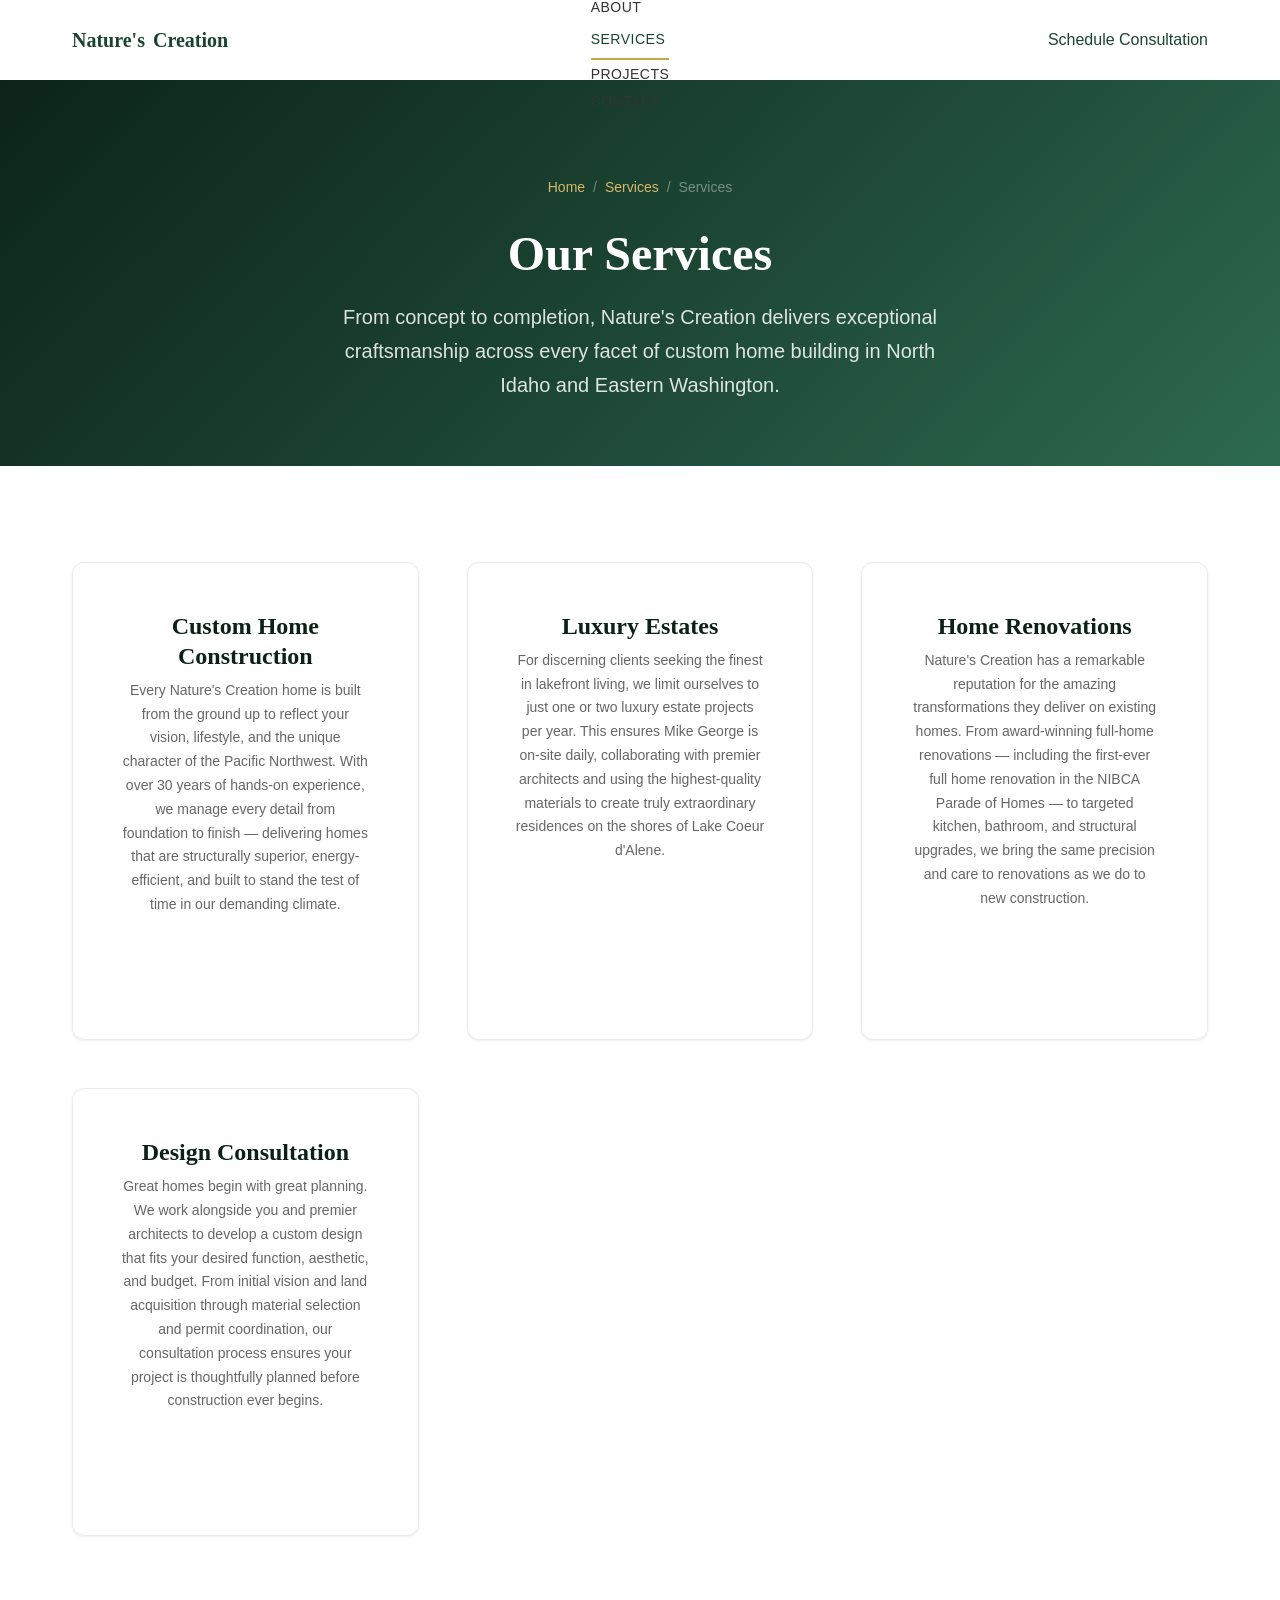
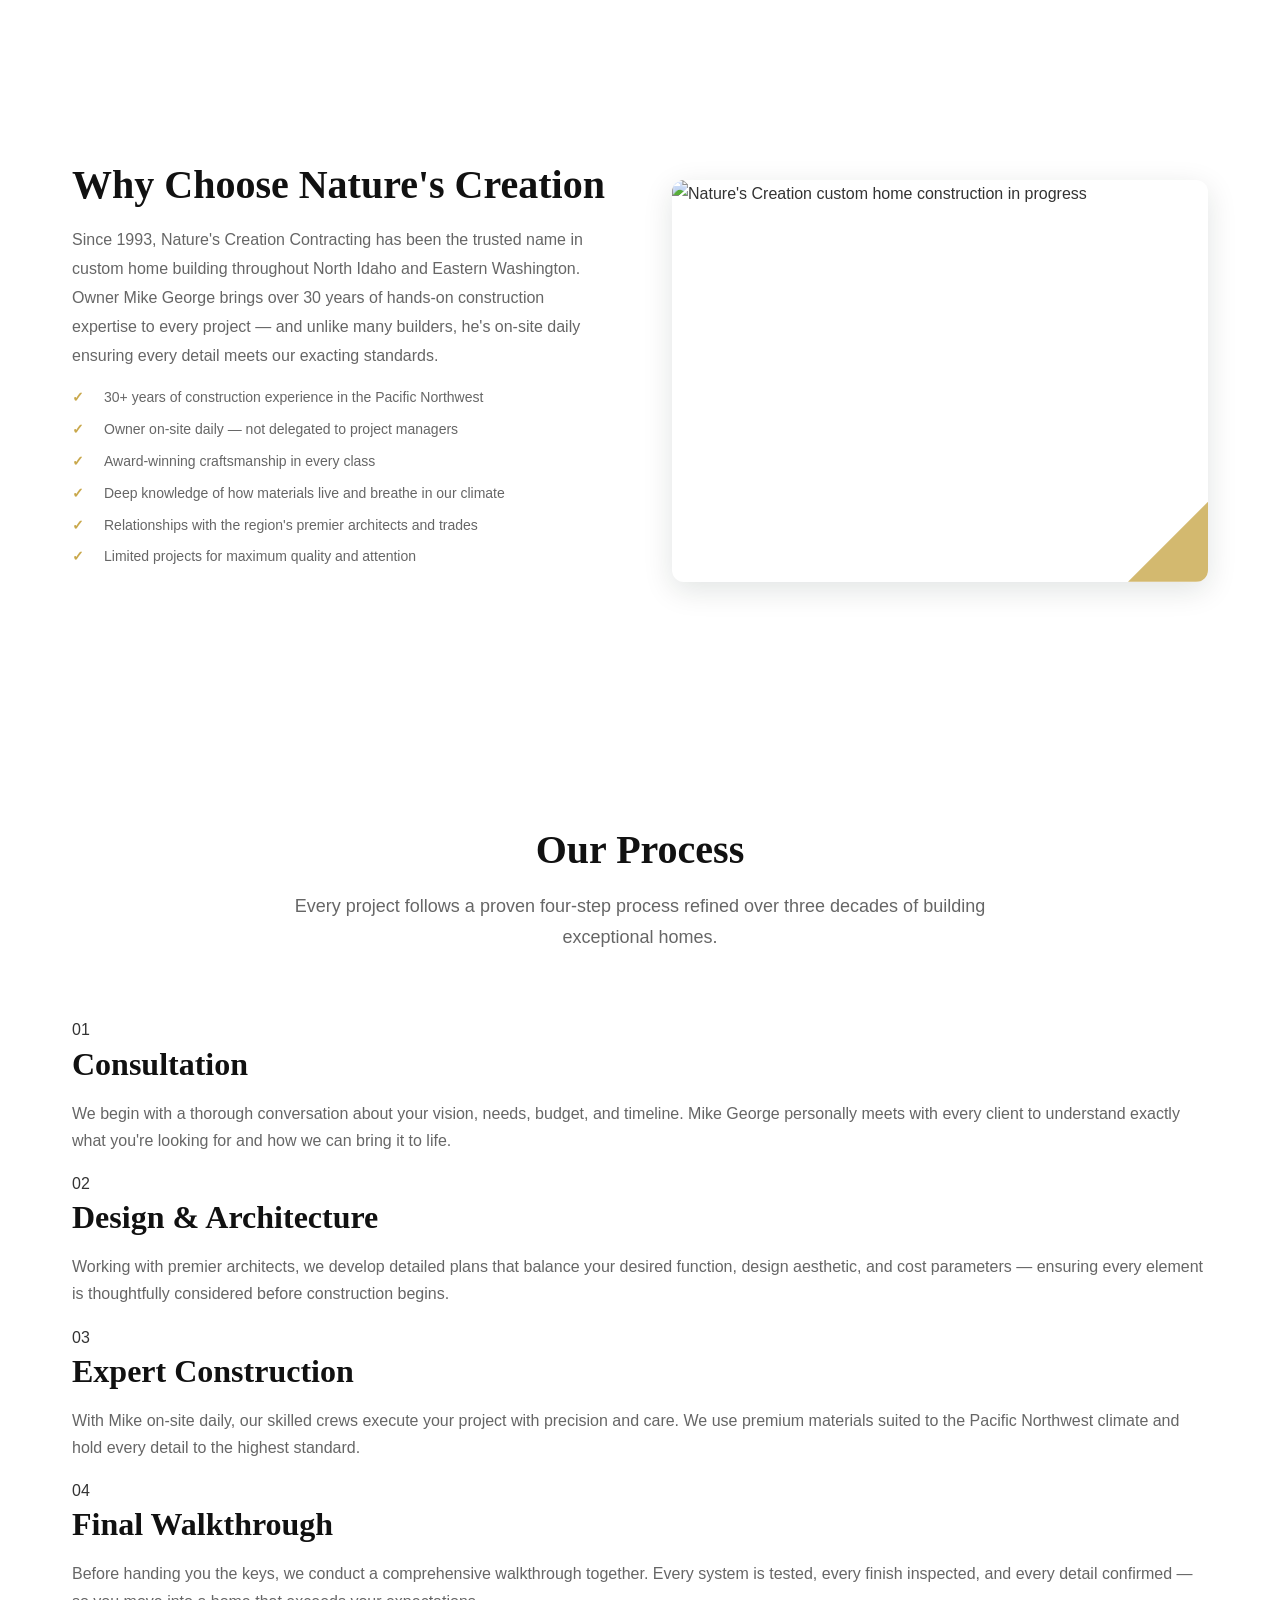
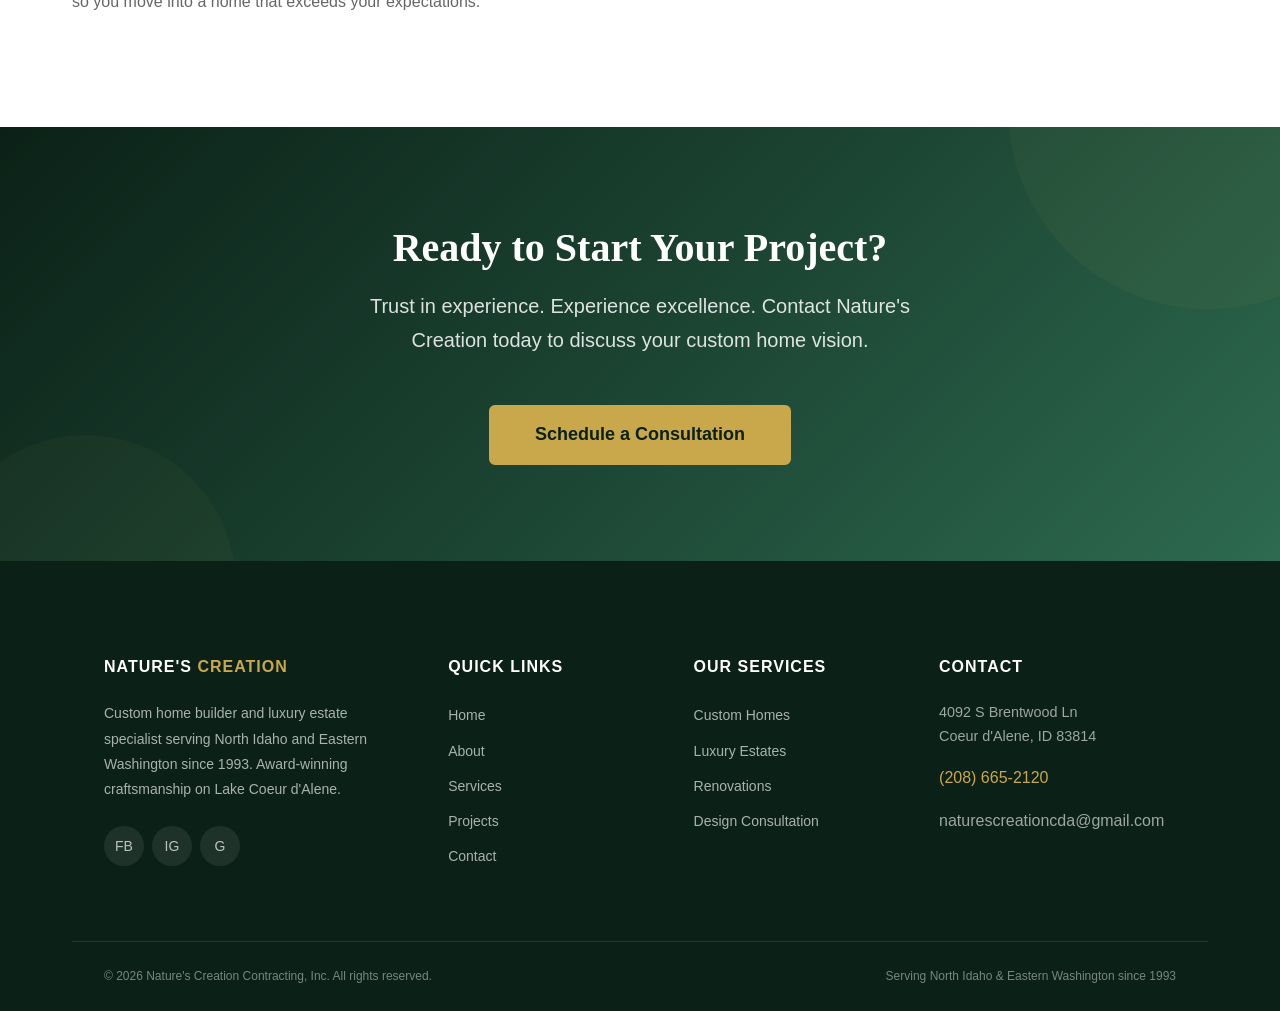
==== services/index.html @ 18619c43 "Auto-update naturescreationcda" ====
<!DOCTYPE html>
<html lang="en">
<head>
    <meta charset="UTF-8">
    <meta name="viewport" content="width=device-width, initial-scale=1.0">
    <title>Our Services | Nature's Creation — Custom Home Builder Coeur d'Alene</title>
    <meta name="description" content="Explore the full range of custom home building services from Nature's Creation Contracting in Coeur d'Alene, Idaho — custom homes, luxury estates, renovations, and design consultation.">
    <link rel="stylesheet" href="../css/styles.css">
</head>
<body>

  <!-- ============ Header ============ -->
  <header class="site-header">
    <div class="header-inner">
      <a href="../index.html" class="logo">Nature's <span>Creation</span></a>
      <nav class="main-nav">
        <ul>
          <li><a href="../index.html">Home</a></li>
          <li><a href="../about.html">About</a></li>
          <li class="nav-dropdown">
            <a href="index.html" class="active">Services</a>
            <ul class="dropdown-menu">
              <li><a href="custom-homes.html">Custom Homes</a></li>
              <li><a href="luxury-estates.html">Luxury Estates</a></li>
              <li><a href="renovations.html">Renovations</a></li>
              <li><a href="design-consultation.html">Design Consultation</a></li>
            </ul>
          </li>
          <li><a href="../gallery.html">Projects</a></li>
          <li><a href="../contact.html">Contact</a></li>
        </ul>
      </nav>
      <a href="../contact.html" class="header-cta header-cta-desktop">Schedule Consultation</a>
      <button class="menu-toggle" aria-label="Toggle navigation menu">
        <span></span>
        <span></span>
        <span></span>
      </button>
    </div>
  </header>

    <!-- Page Hero -->
    <section class="page-hero">
        <div class="container">
      <div class="breadcrumb">
        <a href="../index.html">Home</a>
        <span class="separator">/</span>
        <a href="index.html">Services</a>
        <span class="separator">/</span>
        <span class="current">Services</span>
      </div>
            <h1>Our Services</h1>
            <p class="page-hero-subtitle">From concept to completion, Nature's Creation delivers exceptional craftsmanship across every facet of custom home building in North Idaho and Eastern Washington.</p>
        </div>
    </section>

    <!-- Services Grid -->
    <section class="section services-grid-section">
        <div class="container">
            <div class="services-grid">

                <div class="service-card">
                    <div class="service-card-icon">
                        <i class="icon-custom-home"></i>
                    </div>
                    <h3>Custom Home Construction</h3>
                    <p>Every Nature's Creation home is built from the ground up to reflect your vision, lifestyle, and the unique character of the Pacific Northwest. With over 30 years of hands-on experience, we manage every detail from foundation to finish — delivering homes that are structurally superior, energy-efficient, and built to stand the test of time in our demanding climate.</p>
                    <a href="custom-homes.html" class="btn btn-outline">Learn More</a>
                </div>

                <div class="service-card">
                    <div class="service-card-icon">
                        <i class="icon-luxury-estate"></i>
                    </div>
                    <h3>Luxury Estates</h3>
                    <p>For discerning clients seeking the finest in lakefront living, we limit ourselves to just one or two luxury estate projects per year. This ensures Mike George is on-site daily, collaborating with premier architects and using the highest-quality materials to create truly extraordinary residences on the shores of Lake Coeur d'Alene.</p>
                    <a href="luxury-estates.html" class="btn btn-outline">Learn More</a>
                </div>

                <div class="service-card">
                    <div class="service-card-icon">
                        <i class="icon-renovation"></i>
                    </div>
                    <h3>Home Renovations</h3>
                    <p>Nature's Creation has a remarkable reputation for the amazing transformations they deliver on existing homes. From award-winning full-home renovations — including the first-ever full home renovation in the NIBCA Parade of Homes — to targeted kitchen, bathroom, and structural upgrades, we bring the same precision and care to renovations as we do to new construction.</p>
                    <a href="renovations.html" class="btn btn-outline">Learn More</a>
                </div>

                <div class="service-card">
                    <div class="service-card-icon">
                        <i class="icon-design"></i>
                    </div>
                    <h3>Design Consultation</h3>
                    <p>Great homes begin with great planning. We work alongside you and premier architects to develop a custom design that fits your desired function, aesthetic, and budget. From initial vision and land acquisition through material selection and permit coordination, our consultation process ensures your project is thoughtfully planned before construction ever begins.</p>
                    <a href="design-consultation.html" class="btn btn-outline">Learn More</a>
                </div>

            </div>
        </div>
    </section>

    <!-- Why Choose Our Services -->
    <section class="section why-choose bg-light">
        <div class="container">
            <div class="two-col">
                <div class="two-col-content">
                    <h2>Why Choose Nature's Creation</h2>
                    <p>Since 1993, Nature's Creation Contracting has been the trusted name in custom home building throughout North Idaho and Eastern Washington. Owner Mike George brings over 30 years of hands-on construction expertise to every project — and unlike many builders, he's on-site daily ensuring every detail meets our exacting standards.</p>
                    <ul class="check-list">
                        <li>30+ years of construction experience in the Pacific Northwest</li>
                        <li>Owner on-site daily — not delegated to project managers</li>
                        <li>Award-winning craftsmanship in every class</li>
                        <li>Deep knowledge of how materials live and breathe in our climate</li>
                        <li>Relationships with the region's premier architects and trades</li>
                        <li>Limited projects for maximum quality and attention</li>
                    </ul>
                </div>
                <div class="two-col-image">
                    <img src="../site/images/why-choose-services.jpg" alt="Nature's Creation custom home construction in progress" loading="lazy">
                </div>
            </div>
        </div>
    </section>

    <!-- Our Process -->
    <section class="section our-process">
        <div class="container">
            <div class="section-header text-center">
                <h2>Our Process</h2>
                <p>Every project follows a proven four-step process refined over three decades of building exceptional homes.</p>
            </div>
            <div class="process-steps">
                <div class="process-step">
                    <div class="step-number">01</div>
                    <h3>Consultation</h3>
                    <p>We begin with a thorough conversation about your vision, needs, budget, and timeline. Mike George personally meets with every client to understand exactly what you're looking for and how we can bring it to life.</p>
                </div>
                <div class="process-step">
                    <div class="step-number">02</div>
                    <h3>Design &amp; Architecture</h3>
                    <p>Working with premier architects, we develop detailed plans that balance your desired function, design aesthetic, and cost parameters — ensuring every element is thoughtfully considered before construction begins.</p>
                </div>
                <div class="process-step">
                    <div class="step-number">03</div>
                    <h3>Expert Construction</h3>
                    <p>With Mike on-site daily, our skilled crews execute your project with precision and care. We use premium materials suited to the Pacific Northwest climate and hold every detail to the highest standard.</p>
                </div>
                <div class="process-step">
                    <div class="step-number">04</div>
                    <h3>Final Walkthrough</h3>
                    <p>Before handing you the keys, we conduct a comprehensive walkthrough together. Every system is tested, every finish inspected, and every detail confirmed — so you move into a home that exceeds your expectations.</p>
                </div>
            </div>
        </div>
    </section>

    <!-- CTA Banner -->
    <section class="cta-banner">
        <div class="container text-center">
            <h2>Ready to Start Your Project?</h2>
            <p>Trust in experience. Experience excellence. Contact Nature's Creation today to discuss your custom home vision.</p>
            <a href="../contact.html" class="btn btn-primary btn-lg">Schedule a Consultation</a>
        </div>
    </section>

  <!-- ============ Footer ============ -->
  <footer class="site-footer">
    <div class="container">
      <div class="footer-grid">
        <div class="footer-col footer-about">
          <h4>Nature's <span style="color: var(--color-accent);">Creation</span></h4>
          <p>Custom home builder and luxury estate specialist serving North Idaho and Eastern Washington since 1993. Award-winning craftsmanship on Lake Coeur d'Alene.</p>
          <div class="footer-social">
            <a href="#" aria-label="Facebook">FB</a>
            <a href="#" aria-label="Instagram">IG</a>
            <a href="#" aria-label="Google Business">G</a>
          </div>
        </div>
        <div class="footer-col">
          <h4>Quick Links</h4>
          <ul>
            <li><a href="../index.html">Home</a></li>
            <li><a href="../about.html">About</a></li>
            <li><a href="index.html">Services</a></li>
            <li><a href="../gallery.html">Projects</a></li>
            <li><a href="../contact.html">Contact</a></li>
          </ul>
        </div>
        <div class="footer-col">
          <h4>Our Services</h4>
          <ul>
            <li><a href="custom-homes.html">Custom Homes</a></li>
            <li><a href="luxury-estates.html">Luxury Estates</a></li>
            <li><a href="renovations.html">Renovations</a></li>
            <li><a href="design-consultation.html">Design Consultation</a></li>
          </ul>
        </div>
        <div class="footer-col">
          <h4>Contact</h4>
          <p style="color: rgba(255,255,255,0.6); font-size: 0.9rem; line-height: 1.6;">4092 S Brentwood Ln<br>Coeur d'Alene, ID 83814</p>
          <p style="margin-top: 1rem;"><a href="tel:+12086652120" style="color: var(--color-accent);">(208) 665-2120</a></p>
          <p><a href="mailto:naturescreationcda@gmail.com" style="color: rgba(255,255,255,0.6);">naturescreationcda@gmail.com</a></p>
        </div>
      </div>
      <div class="footer-bottom">
        <p>&copy; 2026 Nature's Creation Contracting, Inc. All rights reserved.</p>
        <p>Serving North Idaho &amp; Eastern Washington since 1993</p>
      </div>
    </div>
  </footer>

    <script src="../js/main.js"></script>
</body>
</html>
---- css/styles.css ----
/* ============================================================
   Nature's Creation Contracting, Inc. — Main Stylesheet
   Luxury Custom Home Builder | Coeur d'Alene, Idaho
   ============================================================ */

/* ------------------------------------------------------------
   1. CSS Custom Properties
   ------------------------------------------------------------ */
:root {
    /* Primary Colors — Forest Green */
    --color-primary: #1B4332;
    --color-primary-light: #2D6A4F;
    --color-primary-dark: #0B2117;

    /* Accent Colors — Warm Gold */
    --color-accent: #C9A84C;
    --color-accent-light: #D4B96A;
    --color-accent-dark: #A88B3D;

    /* Neutrals */
    --color-white: #FFFFFF;
    --color-off-white: #F8F7F4;
    --color-light-gray: #EDEBE6;
    --color-medium-gray: #9E9E9E;
    --color-dark-gray: #4A4A4A;
    --color-text: #333333;
    --color-text-light: #666666;
    --color-black: #111111;

    /* Typography */
    --font-heading: 'Playfair Display', Georgia, serif;
    --font-body: 'Segoe UI', 'Helvetica Neue', Arial, sans-serif;

    /* Font Sizes */
    --text-xs: 0.75rem;
    --text-sm: 0.875rem;
    --text-base: 1rem;
    --text-md: 1.125rem;
    --text-lg: 1.25rem;
    --text-xl: 1.5rem;
    --text-2xl: 2rem;
    --text-3xl: 2.5rem;
    --text-4xl: 3rem;
    --text-5xl: 3.5rem;

    /* Spacing */
    --space-xs: 0.25rem;
    --space-sm: 0.5rem;
    --space-md: 1rem;
    --space-lg: 1.5rem;
    --space-xl: 2rem;
    --space-2xl: 3rem;
    --space-3xl: 4rem;
    --space-4xl: 6rem;

    /* Layout */
    --container-width: 1200px;
    --container-narrow: 900px;
    --header-height: 80px;
    --border-radius: 6px;
    --border-radius-lg: 12px;

    /* Shadows */
    --shadow-sm: 0 1px 3px rgba(11, 33, 23, 0.08);
    --shadow-md: 0 4px 12px rgba(11, 33, 23, 0.1);
    --shadow-lg: 0 8px 30px rgba(11, 33, 23, 0.12);
    --shadow-xl: 0 12px 40px rgba(11, 33, 23, 0.16);

    /* Transitions */
    --transition-fast: 0.2s ease;
    --transition-base: 0.3s ease;
    --transition-slow: 0.5s ease;
}

/* ------------------------------------------------------------
   2. Reset & Base Styles
   ------------------------------------------------------------ */
*,
*::before,
*::after {
    box-sizing: border-box;
    margin: 0;
    padding: 0;
}

html {
    font-size: 16px;
    scroll-behavior: smooth;
    -webkit-text-size-adjust: 100%;
}

body {
    font-family: var(--font-body);
    font-size: var(--text-base);
    line-height: 1.7;
    color: var(--color-text);
    background-color: var(--color-white);
    -webkit-font-smoothing: antialiased;
    -moz-osx-font-smoothing: grayscale;
    overflow-x: hidden;
}

h1, h2, h3, h4, h5, h6 {
    font-family: var(--font-heading);
    font-weight: 700;
    line-height: 1.25;
    color: var(--color-black);
    margin-bottom: var(--space-md);
}

h1 { font-size: var(--text-4xl); }
h2 { font-size: var(--text-3xl); }
h3 { font-size: var(--text-2xl); }
h4 { font-size: var(--text-xl); }
h5 { font-size: var(--text-lg); }
h6 { font-size: var(--text-md); }

p {
    margin-bottom: var(--space-md);
    color: var(--color-text-light);
}

a {
    color: var(--color-primary);
    text-decoration: none;
    transition: color var(--transition-fast);
}

a:hover {
    color: var(--color-accent);
}

img {
    max-width: 100%;
    height: auto;
    display: block;
}

ul, ol {
    list-style: none;
}

input,
textarea,
select,
button {
    font-family: inherit;
    font-size: inherit;
}

.container {
    width: 100%;
    max-width: var(--container-width);
    margin: 0 auto;
    padding: 0 var(--space-xl);
}

.container-narrow {
    max-width: var(--container-narrow);
}

/* ------------------------------------------------------------
   3. Header & Navigation
   ------------------------------------------------------------ */
.site-header {
    position: fixed;
    top: 0;
    left: 0;
    width: 100%;
    height: var(--header-height);
    background: var(--color-white);
    z-index: 1000;
    transition: box-shadow var(--transition-base), background var(--transition-base);
}

.site-header.scrolled {
    box-shadow: var(--shadow-md);
}

.header-inner {
    display: flex;
    align-items: center;
    justify-content: space-between;
    height: 100%;
    max-width: var(--container-width);
    margin: 0 auto;
    padding: 0 var(--space-xl);
}

.logo {
    display: flex;
    align-items: center;
    gap: var(--space-sm);
    font-family: var(--font-heading);
    font-size: var(--text-lg);
    font-weight: 700;
    color: var(--color-primary);
    text-decoration: none;
    flex-shrink: 0;
}

.logo img {
    height: 48px;
    width: auto;
}

.logo:hover {
    color: var(--color-primary-light);
}

.main-nav {
    display: flex;
    align-items: center;
    gap: var(--space-xs);
}

.main-nav a {
    position: relative;
    padding: var(--space-sm) var(--space-md);
    font-size: var(--text-sm);
    font-weight: 500;
    color: var(--color-text);
    text-transform: uppercase;
    letter-spacing: 0.5px;
    transition: color var(--transition-fast);
}

.main-nav a:hover,
.main-nav a.active {
    color: var(--color-primary);
}

.main-nav a::after {
    content: '';
    position: absolute;
    bottom: 0;
    left: var(--space-md);
    right: var(--space-md);
    height: 2px;
    background: var(--color-accent);
    transform: scaleX(0);
    transition: transform var(--transition-base);
}

.main-nav a:hover::after,
.main-nav a.active::after {
    transform: scaleX(1);
}

/* Dropdown Navigation */
.nav-dropdown {
    position: relative;
}

.nav-dropdown > a {
    display: flex;
    align-items: center;
    gap: 4px;
}

.nav-dropdown > a::before {
    content: '';
    display: none;
}

.dropdown-menu {
    position: absolute;
    top: 100%;
    left: 0;
    min-width: 220px;
    background: var(--color-white);
    border-radius: var(--border-radius);
    box-shadow: var(--shadow-lg);
    padding: var(--space-sm) 0;
    opacity: 0;
    visibility: hidden;
    transform: translateY(8px);
    transition: all var(--transition-base);
    z-index: 100;
    border-top: 3px solid var(--color-accent);
}

.nav-dropdown:hover .dropdown-menu {
    opacity: 1;
    visibility: visible;
    transform: translateY(0);
}

.dropdown-menu a {
    display: block;
    padding: var(--space-sm) var(--space-lg);
    font-size: var(--text-sm);
    text-transform: none;
    letter-spacing: 0;
    color: var(--color-text);
    transition: background var(--transition-fast), color var(--transition-fast);
}

.dropdown-menu a::after {
    display: none;
}

.dropdown-menu a:hover {
    background: var(--color-off-white);
    color: var(--color-primary);
    padding-left: calc(var(--space-lg) + 4px);
}

/* Header CTA Button */
.header-cta {
    margin-left: var(--space-md);
}

.header-cta .btn {
    font-size: var(--text-sm);
    padding: 0.5rem 1.25rem;
}

/* Mobile Menu Toggle */
.menu-toggle {
    display: none;
    flex-direction: column;
    justify-content: center;
    gap: 5px;
    width: 32px;
    height: 32px;
    background: none;
    border: none;
    cursor: pointer;
    padding: 0;
    z-index: 1001;
}

.menu-toggle span {
    display: block;
    width: 100%;
    height: 2px;
    background: var(--color-primary);
    border-radius: 2px;
    transition: var(--transition-base);
}

.menu-toggle.active span:nth-child(1) {
    transform: rotate(45deg) translate(5px, 5px);
}

.menu-toggle.active span:nth-child(2) {
    opacity: 0;
}

.menu-toggle.active span:nth-child(3) {
    transform: rotate(-45deg) translate(5px, -5px);
}

/* ------------------------------------------------------------
   4. Hero Section
   ------------------------------------------------------------ */
.hero {
    position: relative;
    min-height: 90vh;
    display: flex;
    align-items: center;
    justify-content: center;
    text-align: center;
    padding: calc(var(--header-height) + var(--space-3xl)) var(--space-xl) var(--space-3xl);
    background: linear-gradient(
        135deg,
        var(--color-primary-dark) 0%,
        var(--color-primary) 50%,
        var(--color-primary-light) 100%
    );
    color: var(--color-white);
    overflow: hidden;
}

.hero::before {
    content: '';
    position: absolute;
    inset: 0;
    background: url('../images/hero-bg.jpg') center/cover no-repeat;
    opacity: 0.25;
    z-index: 0;
}

.hero::after {
    content: '';
    position: absolute;
    inset: 0;
    background: linear-gradient(
        135deg,
        rgba(11, 33, 23, 0.85) 0%,
        rgba(27, 67, 50, 0.75) 50%,
        rgba(45, 106, 79, 0.7) 100%
    );
    z-index: 1;
}

.hero-content {
    position: relative;
    z-index: 2;
    max-width: 800px;
    margin: 0 auto;
}

.hero h1 {
    font-size: var(--text-5xl);
    font-weight: 700;
    color: var(--color-white);
    margin-bottom: var(--space-lg);
    line-height: 1.15;
    text-shadow: 0 2px 8px rgba(0, 0, 0, 0.2);
}

.hero h1 span {
    color: var(--color-accent);
}

.hero p {
    font-size: var(--text-lg);
    color: rgba(255, 255, 255, 0.9);
    margin-bottom: var(--space-2xl);
    max-width: 600px;
    margin-left: auto;
    margin-right: auto;
    line-height: 1.8;
}

.hero-buttons {
    display: flex;
    gap: var(--space-md);
    justify-content: center;
    flex-wrap: wrap;
}

/* ------------------------------------------------------------
   5. Page Hero (Interior Pages)
   ------------------------------------------------------------ */
.page-hero {
    position: relative;
    padding: calc(var(--header-height) + var(--space-4xl)) var(--space-xl) var(--space-3xl);
    background: linear-gradient(
        135deg,
        var(--color-primary-dark) 0%,
        var(--color-primary) 50%,
        var(--color-primary-light) 100%
    );
    text-align: center;
    color: var(--color-white);
    overflow: hidden;
}

.page-hero::before {
    content: '';
    position: absolute;
    inset: 0;
    background: url('../images/page-hero-bg.jpg') center/cover no-repeat;
    opacity: 0.2;
    z-index: 0;
}

.page-hero::after {
    content: '';
    position: absolute;
    inset: 0;
    background: linear-gradient(
        135deg,
        rgba(11, 33, 23, 0.9) 0%,
        rgba(27, 67, 50, 0.8) 50%,
        rgba(45, 106, 79, 0.75) 100%
    );
    z-index: 1;
}

.page-hero > * {
    position: relative;
    z-index: 2;
}

.page-hero h1 {
    font-size: var(--text-4xl);
    color: var(--color-white);
    margin-bottom: var(--space-md);
}

.page-hero p {
    font-size: var(--text-lg);
    color: rgba(255, 255, 255, 0.85);
    max-width: 600px;
    margin: 0 auto;
}

.breadcrumb {
    display: flex;
    justify-content: center;
    align-items: center;
    gap: var(--space-sm);
    margin-bottom: var(--space-lg);
    font-size: var(--text-sm);
    color: rgba(255, 255, 255, 0.6);
}

.breadcrumb a {
    color: var(--color-accent-light);
    text-decoration: none;
    transition: color var(--transition-fast);
}

.breadcrumb a:hover {
    color: var(--color-accent);
}

.breadcrumb span {
    color: rgba(255, 255, 255, 0.4);
}

/* ------------------------------------------------------------
   6. Buttons
   ------------------------------------------------------------ */
.btn {
    display: inline-flex;
    align-items: center;
    justify-content: center;
    gap: var(--space-sm);
    padding: 0.85rem 2rem;
    font-family: var(--font-body);
    font-size: var(--text-base);
    font-weight: 600;
    text-decoration: none;
    border: 2px solid transparent;
    border-radius: var(--border-radius);
    cursor: pointer;
    transition: all var(--transition-base);
    line-height: 1.2;
    text-align: center;
    white-space: nowrap;
}

.btn:hover {
    transform: translateY(-2px);
    box-shadow: var(--shadow-md);
}

.btn:active {
    transform: translateY(0);
}

.btn-primary {
    background: var(--color-accent);
    color: var(--color-primary-dark);
    border-color: var(--color-accent);
}

.btn-primary:hover {
    background: var(--color-accent-dark);
    border-color: var(--color-accent-dark);
    color: var(--color-white);
}

.btn-secondary {
    background: var(--color-primary);
    color: var(--color-white);
    border-color: var(--color-primary);
}

.btn-secondary:hover {
    background: var(--color-primary-light);
    border-color: var(--color-primary-light);
    color: var(--color-white);
}

.btn-outline {
    background: transparent;
    color: var(--color-white);
    border-color: var(--color-white);
}

.btn-outline:hover {
    background: var(--color-white);
    color: var(--color-primary);
}

.btn-dark {
    background: var(--color-primary-dark);
    color: var(--color-white);
    border-color: var(--color-primary-dark);
}

.btn-dark:hover {
    background: var(--color-primary);
    border-color: var(--color-primary);
    color: var(--color-white);
}

.btn-sm {
    padding: 0.5rem 1.25rem;
    font-size: var(--text-sm);
}

.btn-lg {
    padding: 1.1rem 2.75rem;
    font-size: var(--text-md);
}

/* ------------------------------------------------------------
   7. Sections
   ------------------------------------------------------------ */
.section {
    padding: var(--space-4xl) var(--space-xl);
}

.section-light {
    background: var(--color-off-white);
}

.section-dark {
    background: var(--color-primary);
    color: var(--color-white);
}

.section-dark h2,
.section-dark h3,
.section-dark h4 {
    color: var(--color-white);
}

.section-dark p {
    color: rgba(255, 255, 255, 0.85);
}

.section-header {
    text-align: center;
    max-width: 700px;
    margin: 0 auto var(--space-3xl);
}

.section-header .label {
    display: inline-block;
    font-size: var(--text-xs);
    font-weight: 700;
    text-transform: uppercase;
    letter-spacing: 2px;
    color: var(--color-accent);
    margin-bottom: var(--space-sm);
    padding: var(--space-xs) var(--space-md);
    background: rgba(201, 168, 76, 0.1);
    border-radius: 50px;
}

.section-dark .section-header .label {
    background: rgba(201, 168, 76, 0.2);
    color: var(--color-accent-light);
}

.section-header h2 {
    font-size: var(--text-3xl);
    margin-bottom: var(--space-md);
}

.section-header p {
    font-size: var(--text-md);
    color: var(--color-text-light);
}

.section-dark .section-header p {
    color: rgba(255, 255, 255, 0.8);
}

/* ------------------------------------------------------------
   8. Service Cards
   ------------------------------------------------------------ */
.services-grid {
    display: grid;
    grid-template-columns: repeat(3, 1fr);
    gap: var(--space-2xl);
    max-width: var(--container-width);
    margin: 0 auto;
}

.service-card {
    background: var(--color-white);
    border-radius: var(--border-radius-lg);
    padding: var(--space-2xl);
    text-align: center;
    box-shadow: var(--shadow-sm);
    transition: all var(--transition-base);
    border: 1px solid var(--color-light-gray);
    position: relative;
    overflow: hidden;
}

.service-card::before {
    content: '';
    position: absolute;
    top: 0;
    left: 0;
    right: 0;
    height: 4px;
    background: linear-gradient(90deg, var(--color-primary), var(--color-accent));
    transform: scaleX(0);
    transition: transform var(--transition-base);
}

.service-card:hover {
    transform: translateY(-6px);
    box-shadow: var(--shadow-lg);
}

.service-card:hover::before {
    transform: scaleX(1);
}

.service-card .icon {
    display: inline-flex;
    align-items: center;
    justify-content: center;
    width: 70px;
    height: 70px;
    border-radius: 50%;
    background: linear-gradient(135deg, rgba(27, 67, 50, 0.08), rgba(201, 168, 76, 0.08));
    color: var(--color-primary);
    font-size: var(--text-2xl);
    margin-bottom: var(--space-lg);
    transition: all var(--transition-base);
}

.service-card:hover .icon {
    background: var(--color-primary);
    color: var(--color-accent);
    transform: scale(1.08);
}

.service-card h3 {
    font-size: var(--text-xl);
    margin-bottom: var(--space-sm);
    color: var(--color-primary-dark);
}

.service-card p {
    font-size: var(--text-sm);
    color: var(--color-text-light);
    margin-bottom: var(--space-lg);
    line-height: 1.7;
}

.service-card .card-link {
    display: inline-flex;
    align-items: center;
    gap: 6px;
    font-size: var(--text-sm);
    font-weight: 600;
    color: var(--color-accent-dark);
    text-transform: uppercase;
    letter-spacing: 0.5px;
    transition: all var(--transition-fast);
}

.service-card .card-link:hover {
    color: var(--color-primary);
    gap: 10px;
}

/* Dark section service cards */
.section-dark .service-card {
    background: rgba(255, 255, 255, 0.05);
    border-color: rgba(255, 255, 255, 0.1);
}

.section-dark .service-card h3 {
    color: var(--color-white);
}

.section-dark .service-card p {
    color: rgba(255, 255, 255, 0.75);
}

/* ------------------------------------------------------------
   9. Features / Process Grid
   ------------------------------------------------------------ */
.features-grid {
    display: grid;
    grid-template-columns: repeat(4, 1fr);
    gap: var(--space-2xl);
    max-width: var(--container-width);
    margin: 0 auto;
}

.feature-item {
    text-align: center;
    padding: var(--space-xl);
    position: relative;
}

.feature-item .number {
    display: inline-flex;
    align-items: center;
    justify-content: center;
    width: 56px;
    height: 56px;
    border-radius: 50%;
    background: var(--color-accent);
    color: var(--color-primary-dark);
    font-family: var(--font-heading);
    font-size: var(--text-xl);
    font-weight: 700;
    margin-bottom: var(--space-lg);
    position: relative;
    z-index: 1;
}

.feature-item .number::after {
    content: '';
    position: absolute;
    inset: -4px;
    border-radius: 50%;
    border: 2px dashed var(--color-accent-light);
    opacity: 0.4;
}

.feature-item h3 {
    font-size: var(--text-lg);
    margin-bottom: var(--space-sm);
}

.feature-item p {
    font-size: var(--text-sm);
    line-height: 1.7;
}

.section-dark .feature-item .number {
    background: var(--color-accent);
    color: var(--color-primary-dark);
}

.section-dark .feature-item h3 {
    color: var(--color-white);
}

.section-dark .feature-item p {
    color: rgba(255, 255, 255, 0.75);
}

/* Connecting lines between process steps */
.feature-item:not(:last-child)::after {
    content: '';
    position: absolute;
    top: calc(var(--space-xl) + 28px);
    right: -16px;
    width: 32px;
    height: 2px;
    background: var(--color-accent-light);
    opacity: 0.3;
}

/* ------------------------------------------------------------
   10. Testimonials
   ------------------------------------------------------------ */
.testimonials-grid {
    display: grid;
    grid-template-columns: repeat(3, 1fr);
    gap: var(--space-2xl);
    max-width: var(--container-width);
    margin: 0 auto;
}

.testimonial-card {
    background: var(--color-white);
    border-radius: var(--border-radius-lg);
    padding: var(--space-2xl);
    box-shadow: var(--shadow-sm);
    border: 1px solid var(--color-light-gray);
    position: relative;
    transition: all var(--transition-base);
}

.testimonial-card:hover {
    box-shadow: var(--shadow-md);
    transform: translateY(-4px);
}

.testimonial-card::before {
    content: '\201C';
    position: absolute;
    top: var(--space-lg);
    left: var(--space-xl);
    font-family: var(--font-heading);
    font-size: 4rem;
    line-height: 1;
    color: var(--color-accent);
    opacity: 0.25;
}

.testimonial-card p {
    font-size: var(--text-base);
    font-style: italic;
    color: var(--color-text);
    line-height: 1.8;
    margin-bottom: var(--space-lg);
    position: relative;
    z-index: 1;
}

.testimonial-card .author {
    display: flex;
    align-items: center;
    gap: var(--space-md);
    padding-top: var(--space-md);
    border-top: 1px solid var(--color-light-gray);
}

.testimonial-card .author img {
    width: 48px;
    height: 48px;
    border-radius: 50%;
    object-fit: cover;
    border: 2px solid var(--color-accent-light);
}

.testimonial-card .author-info strong {
    display: block;
    font-size: var(--text-sm);
    color: var(--color-primary-dark);
}

.testimonial-card .author-info span {
    font-size: var(--text-xs);
    color: var(--color-medium-gray);
}

.testimonial-card .stars {
    color: var(--color-accent);
    font-size: var(--text-sm);
    margin-bottom: var(--space-md);
}

.section-dark .testimonial-card {
    background: rgba(255, 255, 255, 0.06);
    border-color: rgba(255, 255, 255, 0.1);
}

.section-dark .testimonial-card p {
    color: rgba(255, 255, 255, 0.9);
}

.section-dark .testimonial-card .author {
    border-top-color: rgba(255, 255, 255, 0.1);
}

.section-dark .testimonial-card .author-info strong {
    color: var(--color-white);
}

.section-dark .testimonial-card .author-info span {
    color: rgba(255, 255, 255, 0.6);
}

/* ------------------------------------------------------------
   11. Gallery
   ------------------------------------------------------------ */
.gallery-filters {
    display: flex;
    justify-content: center;
    flex-wrap: wrap;
    gap: var(--space-sm);
    margin-bottom: var(--space-2xl);
}

.filter-btn {
    padding: 0.5rem 1.5rem;
    font-size: var(--text-sm);
    font-weight: 500;
    color: var(--color-text-light);
    background: var(--color-white);
    border: 1px solid var(--color-light-gray);
    border-radius: 50px;
    cursor: pointer;
    transition: all var(--transition-fast);
}

.filter-btn:hover {
    border-color: var(--color-primary-light);
    color: var(--color-primary);
}

.filter-btn.active {
    background: var(--color-primary);
    color: var(--color-white);
    border-color: var(--color-primary);
}

.gallery-grid {
    display: grid;
    grid-template-columns: repeat(3, 1fr);
    gap: var(--space-md);
    max-width: var(--container-width);
    margin: 0 auto;
}

.gallery-item {
    position: relative;
    border-radius: var(--border-radius-lg);
    overflow: hidden;
    cursor: pointer;
    aspect-ratio: 4 / 3;
}

.gallery-item img {
    width: 100%;
    height: 100%;
    object-fit: cover;
    transition: transform var(--transition-slow);
}

.gallery-item:hover img {
    transform: scale(1.08);
}

.gallery-item .overlay {
    position: absolute;
    inset: 0;
    background: linear-gradient(
        to top,
        rgba(11, 33, 23, 0.85) 0%,
        rgba(27, 67, 50, 0.4) 40%,
        transparent 70%
    );
    display: flex;
    flex-direction: column;
    justify-content: flex-end;
    padding: var(--space-xl);
    opacity: 0;
    transition: opacity var(--transition-base);
}

.gallery-item:hover .overlay {
    opacity: 1;
}

.gallery-item .overlay h4 {
    font-size: var(--text-lg);
    color: var(--color-white);
    margin-bottom: var(--space-xs);
}

.gallery-item .overlay p {
    font-size: var(--text-sm);
    color: var(--color-accent-light);
    margin-bottom: 0;
}

.gallery-item .overlay .zoom-icon {
    position: absolute;
    top: 50%;
    left: 50%;
    transform: translate(-50%, -50%) scale(0.7);
    width: 48px;
    height: 48px;
    border-radius: 50%;
    background: var(--color-accent);
    color: var(--color-primary-dark);
    display: flex;
    align-items: center;
    justify-content: center;
    font-size: var(--text-lg);
    opacity: 0;
    transition: all var(--transition-base);
}

.gallery-item:hover .overlay .zoom-icon {
    opacity: 1;
    transform: translate(-50%, -50%) scale(1);
}

/* Wide gallery items */
.gallery-item.wide {
    grid-column: span 2;
}

.gallery-item.tall {
    grid-row: span 2;
    aspect-ratio: auto;
}

/* ------------------------------------------------------------
   12. CTA Banner
   ------------------------------------------------------------ */
.cta-banner {
    background: linear-gradient(
        135deg,
        var(--color-primary-dark) 0%,
        var(--color-primary) 50%,
        var(--color-primary-light) 100%
    );
    padding: var(--space-4xl) var(--space-xl);
    text-align: center;
    color: var(--color-white);
    position: relative;
    overflow: hidden;
}

.cta-banner::before {
    content: '';
    position: absolute;
    top: -50%;
    right: -10%;
    width: 400px;
    height: 400px;
    border-radius: 50%;
    background: var(--color-accent);
    opacity: 0.05;
}

.cta-banner::after {
    content: '';
    position: absolute;
    bottom: -40%;
    left: -5%;
    width: 300px;
    height: 300px;
    border-radius: 50%;
    background: var(--color-accent);
    opacity: 0.04;
}

.cta-banner > * {
    position: relative;
    z-index: 1;
}

.cta-banner h2 {
    font-size: var(--text-3xl);
    color: var(--color-white);
    margin-bottom: var(--space-md);
}

.cta-banner p {
    font-size: var(--text-lg);
    color: rgba(255, 255, 255, 0.85);
    max-width: 600px;
    margin: 0 auto var(--space-2xl);
}

.cta-banner .btn-group {
    display: flex;
    justify-content: center;
    gap: var(--space-md);
    flex-wrap: wrap;
}

/* ------------------------------------------------------------
   13. Contact / Forms
   ------------------------------------------------------------ */
.contact-grid {
    display: grid;
    grid-template-columns: 1fr 1.5fr;
    gap: var(--space-3xl);
    max-width: var(--container-width);
    margin: 0 auto;
    align-items: start;
}

.contact-info-item {
    display: flex;
    align-items: flex-start;
    gap: var(--space-lg);
    margin-bottom: var(--space-2xl);
}

.contact-info-item .icon-circle {
    flex-shrink: 0;
    display: flex;
    align-items: center;
    justify-content: center;
    width: 52px;
    height: 52px;
    border-radius: 50%;
    background: linear-gradient(135deg, rgba(27, 67, 50, 0.08), rgba(201, 168, 76, 0.08));
    color: var(--color-primary);
    font-size: var(--text-lg);
    transition: all var(--transition-base);
}

.contact-info-item:hover .icon-circle {
    background: var(--color-primary);
    color: var(--color-accent);
}

.contact-info-item h4 {
    font-size: var(--text-base);
    font-family: var(--font-body);
    font-weight: 600;
    margin-bottom: var(--space-xs);
    color: var(--color-primary-dark);
}

.contact-info-item p {
    font-size: var(--text-sm);
    color: var(--color-text-light);
    margin-bottom: 0;
    line-height: 1.6;
}

.contact-info-item a {
    color: var(--color-text-light);
    transition: color var(--transition-fast);
}

.contact-info-item a:hover {
    color: var(--color-accent);
}

/* Contact Form */
.contact-form {
    background: var(--color-white);
    padding: var(--space-2xl);
    border-radius: var(--border-radius-lg);
    box-shadow: var(--shadow-md);
    border: 1px solid var(--color-light-gray);
}

.contact-form h3 {
    font-size: var(--text-xl);
    margin-bottom: var(--space-xl);
    color: var(--color-primary-dark);
}

.form-group {
    margin-bottom: var(--space-lg);
}

.form-group label {
    display: block;
    font-size: var(--text-sm);
    font-weight: 600;
    color: var(--color-text);
    margin-bottom: var(--space-sm);
}

.form-group input,
.form-group textarea,
.form-group select {
    width: 100%;
    padding: 0.85rem var(--space-md);
    font-size: var(--text-base);
    color: var(--color-text);
    background: var(--color-off-white);
    border: 2px solid var(--color-light-gray);
    border-radius: var(--border-radius);
    transition: all var(--transition-fast);
    outline: none;
}

.form-group input:focus,
.form-group textarea:focus,
.form-group select:focus {
    border-color: var(--color-accent);
    background: var(--color-white);
    box-shadow: 0 0 0 4px rgba(201, 168, 76, 0.15);
}

.form-group input::placeholder,
.form-group textarea::placeholder {
    color: var(--color-medium-gray);
}

.form-group textarea {
    min-height: 140px;
    resize: vertical;
}

.form-group select {
    appearance: none;
    background-image: url("data:image/svg+xml,%3Csvg xmlns='http://www.w3.org/2000/svg' width='12' height='8'%3E%3Cpath d='M1 1l5 5 5-5' stroke='%234A4A4A' stroke-width='1.5' fill='none'/%3E%3C/svg%3E");
    background-repeat: no-repeat;
    background-position: right 1rem center;
    padding-right: 2.5rem;
    cursor: pointer;
}

.form-row {
    display: grid;
    grid-template-columns: 1fr 1fr;
    gap: var(--space-md);
}

.contact-form .btn {
    width: 100%;
    margin-top: var(--space-sm);
}

/* ------------------------------------------------------------
   14. FAQ
   ------------------------------------------------------------ */
.faq-list {
    max-width: var(--container-narrow);
    margin: 0 auto;
}

.faq-item {
    background: var(--color-white);
    border-radius: var(--border-radius-lg);
    margin-bottom: var(--space-md);
    box-shadow: var(--shadow-sm);
    border: 1px solid var(--color-light-gray);
    overflow: hidden;
    transition: all var(--transition-base);
}

.faq-item:hover {
    box-shadow: var(--shadow-md);
}

.faq-item.active {
    border-color: var(--color-accent-light);
    box-shadow: 0 4px 16px rgba(201, 168, 76, 0.12);
}

.faq-question {
    display: flex;
    align-items: center;
    justify-content: space-between;
    width: 100%;
    padding: var(--space-lg) var(--space-xl);
    font-family: var(--font-body);
    font-size: var(--text-base);
    font-weight: 600;
    color: var(--color-primary-dark);
    background: none;
    border: none;
    cursor: pointer;
    text-align: left;
    transition: color var(--transition-fast);
    gap: var(--space-md);
}

.faq-question:hover {
    color: var(--color-accent-dark);
}

.faq-question::after {
    content: '+';
    display: flex;
    align-items: center;
    justify-content: center;
    width: 32px;
    height: 32px;
    border-radius: 50%;
    background: var(--color-off-white);
    color: var(--color-primary);
    font-size: var(--text-lg);
    font-weight: 400;
    flex-shrink: 0;
    transition: all var(--transition-base);
}

.faq-item.active .faq-question::after {
    content: '\2212';
    background: var(--color-accent);
    color: var(--color-primary-dark);
    transform: rotate(180deg);
}

.faq-answer {
    max-height: 0;
    overflow: hidden;
    transition: max-height var(--transition-base), padding var(--transition-base);
}

.faq-item.active .faq-answer {
    max-height: 500px;
}

.faq-answer-inner {
    padding: 0 var(--space-xl) var(--space-lg);
}

.faq-answer p {
    font-size: var(--text-sm);
    color: var(--color-text-light);
    line-height: 1.8;
}

/* ------------------------------------------------------------
   15. Two Column Layout
   ------------------------------------------------------------ */
.two-col {
    display: grid;
    grid-template-columns: 1fr 1fr;
    gap: var(--space-3xl);
    max-width: var(--container-width);
    margin: 0 auto;
    align-items: center;
}

.two-col.reverse {
    direction: rtl;
}

.two-col.reverse > * {
    direction: ltr;
}

.two-col-image {
    border-radius: var(--border-radius-lg);
    overflow: hidden;
    box-shadow: var(--shadow-lg);
    position: relative;
}

.two-col-image img {
    width: 100%;
    height: 100%;
    object-fit: cover;
    aspect-ratio: 4 / 3;
}

.two-col-image::after {
    content: '';
    position: absolute;
    bottom: 0;
    right: 0;
    width: 80px;
    height: 80px;
    background: var(--color-accent);
    opacity: 0.8;
    clip-path: polygon(100% 0, 100% 100%, 0 100%);
}

.two-col-content {
    padding: var(--space-xl) 0;
}

.two-col-content .label {
    display: inline-block;
    font-size: var(--text-xs);
    font-weight: 700;
    text-transform: uppercase;
    letter-spacing: 2px;
    color: var(--color-accent);
    margin-bottom: var(--space-sm);
}

.two-col-content h2 {
    font-size: var(--text-3xl);
    margin-bottom: var(--space-md);
}

.two-col-content p {
    margin-bottom: var(--space-md);
    line-height: 1.8;
}

.two-col-content ul {
    margin-bottom: var(--space-xl);
}

.two-col-content ul li {
    position: relative;
    padding-left: var(--space-xl);
    margin-bottom: var(--space-sm);
    font-size: var(--text-sm);
    color: var(--color-text-light);
}

.two-col-content ul li::before {
    content: '\2713';
    position: absolute;
    left: 0;
    color: var(--color-accent);
    font-weight: 700;
}

/* ------------------------------------------------------------
   16. Stats
   ------------------------------------------------------------ */
.stats-row {
    display: grid;
    grid-template-columns: repeat(4, 1fr);
    gap: var(--space-2xl);
    max-width: var(--container-width);
    margin: 0 auto;
    text-align: center;
}

.stat-item {
    padding: var(--space-xl);
}

.stat-item .stat-number {
    font-family: var(--font-heading);
    font-size: var(--text-4xl);
    font-weight: 700;
    color: var(--color-accent);
    line-height: 1;
    margin-bottom: var(--space-sm);
}

.stat-item .stat-label {
    font-size: var(--text-sm);
    color: var(--color-text-light);
    text-transform: uppercase;
    letter-spacing: 1px;
    font-weight: 500;
}

.section-dark .stat-item .stat-number {
    color: var(--color-accent-light);
}

.section-dark .stat-item .stat-label {
    color: rgba(255, 255, 255, 0.7);
}

/* Divider between stat items */
.stat-item:not(:last-child) {
    border-right: 1px solid var(--color-light-gray);
}

.section-dark .stat-item:not(:last-child) {
    border-right-color: rgba(255, 255, 255, 0.15);
}

/* ------------------------------------------------------------
   17. Areas Grid
   ------------------------------------------------------------ */
.areas-grid {
    display: grid;
    grid-template-columns: repeat(4, 1fr);
    gap: var(--space-lg);
    max-width: var(--container-width);
    margin: 0 auto;
}

.area-card {
    position: relative;
    border-radius: var(--border-radius-lg);
    overflow: hidden;
    aspect-ratio: 3 / 4;
    cursor: pointer;
}

.area-card img {
    width: 100%;
    height: 100%;
    object-fit: cover;
    transition: transform var(--transition-slow);
}

.area-card:hover img {
    transform: scale(1.1);
}

.area-card .area-overlay {
    position: absolute;
    inset: 0;
    background: linear-gradient(
        to top,
        rgba(11, 33, 23, 0.9) 0%,
        rgba(27, 67, 50, 0.3) 50%,
        transparent 70%
    );
    display: flex;
    flex-direction: column;
    justify-content: flex-end;
    padding: var(--space-xl);
    transition: background var(--transition-base);
}

.area-card:hover .area-overlay {
    background: linear-gradient(
        to top,
        rgba(11, 33, 23, 0.95) 0%,
        rgba(27, 67, 50, 0.5) 60%,
        rgba(27, 67, 50, 0.2) 100%
    );
}

.area-card h3 {
    font-size: var(--text-lg);
    color: var(--color-white);
    margin-bottom: var(--space-xs);
}

.area-card p {
    font-size: var(--text-sm);
    color: var(--color-accent-light);
    margin-bottom: 0;
    opacity: 0;
    transform: translateY(8px);
    transition: all var(--transition-base);
}

.area-card:hover p {
    opacity: 1;
    transform: translateY(0);
}

/* ------------------------------------------------------------
   18. Footer
   ------------------------------------------------------------ */
.site-footer {
    background: var(--color-primary-dark);
    color: rgba(255, 255, 255, 0.8);
    padding-top: var(--space-4xl);
}

.footer-grid {
    display: grid;
    grid-template-columns: 1.5fr 1fr 1fr 1.2fr;
    gap: var(--space-2xl);
    max-width: var(--container-width);
    margin: 0 auto;
    padding: 0 var(--space-xl) var(--space-3xl);
}

.footer-col h4 {
    font-family: var(--font-body);
    font-size: var(--text-base);
    font-weight: 700;
    color: var(--color-white);
    margin-bottom: var(--space-lg);
    text-transform: uppercase;
    letter-spacing: 1px;
}

.footer-col ul li {
    margin-bottom: var(--space-sm);
}

.footer-col ul li a {
    font-size: var(--text-sm);
    color: rgba(255, 255, 255, 0.65);
    transition: all var(--transition-fast);
}

.footer-col ul li a:hover {
    color: var(--color-accent-light);
    padding-left: 4px;
}

.footer-about {
    font-size: var(--text-sm);
    line-height: 1.8;
}

.footer-about .logo {
    color: var(--color-white);
    margin-bottom: var(--space-md);
    font-size: var(--text-lg);
}

.footer-about p {
    color: rgba(255, 255, 255, 0.65);
    margin-bottom: var(--space-lg);
}

.footer-social {
    display: flex;
    gap: var(--space-sm);
}

.footer-social a {
    display: flex;
    align-items: center;
    justify-content: center;
    width: 40px;
    height: 40px;
    border-radius: 50%;
    background: rgba(255, 255, 255, 0.08);
    color: rgba(255, 255, 255, 0.7);
    font-size: var(--text-sm);
    transition: all var(--transition-base);
}

.footer-social a:hover {
    background: var(--color-accent);
    color: var(--color-primary-dark);
    transform: translateY(-3px);
}

/* Footer contact info */
.footer-col .contact-line {
    display: flex;
    align-items: center;
    gap: var(--space-sm);
    font-size: var(--text-sm);
    color: rgba(255, 255, 255, 0.65);
    margin-bottom: var(--space-md);
}

.footer-col .contact-line i {
    color: var(--color-accent);
    width: 16px;
    text-align: center;
}

.footer-col .contact-line a {
    color: rgba(255, 255, 255, 0.65);
}

.footer-col .contact-line a:hover {
    color: var(--color-accent-light);
}

/* Footer Bottom Bar */
.footer-bottom {
    border-top: 1px solid rgba(255, 255, 255, 0.1);
    padding: var(--space-lg) var(--space-xl);
    max-width: var(--container-width);
    margin: 0 auto;
    display: flex;
    align-items: center;
    justify-content: space-between;
    flex-wrap: wrap;
    gap: var(--space-md);
}

.footer-bottom p {
    font-size: var(--text-xs);
    color: rgba(255, 255, 255, 0.45);
    margin-bottom: 0;
}

.footer-bottom a {
    color: rgba(255, 255, 255, 0.45);
    transition: color var(--transition-fast);
}

.footer-bottom a:hover {
    color: var(--color-accent-light);
}

.footer-bottom-links {
    display: flex;
    gap: var(--space-lg);
}

.footer-bottom-links a {
    font-size: var(--text-xs);
    color: rgba(255, 255, 255, 0.45);
}

/* ------------------------------------------------------------
   19. Service Detail Pages
   ------------------------------------------------------------ */
.service-detail-grid {
    display: grid;
    grid-template-columns: 1fr 360px;
    gap: var(--space-3xl);
    max-width: var(--container-width);
    margin: 0 auto;
    align-items: start;
}

.service-detail-content h2 {
    font-size: var(--text-2xl);
    margin-top: var(--space-2xl);
    margin-bottom: var(--space-md);
    color: var(--color-primary-dark);
}

.service-detail-content h2:first-child {
    margin-top: 0;
}

.service-detail-content p {
    font-size: var(--text-base);
    line-height: 1.8;
    margin-bottom: var(--space-md);
}

.service-detail-content ul {
    margin-bottom: var(--space-xl);
    padding-left: 0;
}

.service-detail-content ul li {
    position: relative;
    padding-left: var(--space-xl);
    margin-bottom: var(--space-sm);
    font-size: var(--text-base);
    color: var(--color-text-light);
    line-height: 1.7;
}

.service-detail-content ul li::before {
    content: '\2713';
    position: absolute;
    left: 0;
    color: var(--color-accent);
    font-weight: 700;
}

.service-detail-content img {
    border-radius: var(--border-radius-lg);
    margin: var(--space-xl) 0;
    box-shadow: var(--shadow-md);
}

/* Service Sidebar */
.service-sidebar {
    position: sticky;
    top: calc(var(--header-height) + var(--space-xl));
}

.sidebar-card {
    background: var(--color-white);
    border-radius: var(--border-radius-lg);
    padding: var(--space-xl);
    box-shadow: var(--shadow-md);
    border: 1px solid var(--color-light-gray);
    margin-bottom: var(--space-xl);
}

.sidebar-card h3 {
    font-size: var(--text-lg);
    margin-bottom: var(--space-lg);
    padding-bottom: var(--space-md);
    border-bottom: 2px solid var(--color-accent);
    color: var(--color-primary-dark);
}

.sidebar-card ul li {
    margin-bottom: 0;
}

.sidebar-card ul li a {
    display: flex;
    align-items: center;
    justify-content: space-between;
    padding: var(--space-md) 0;
    font-size: var(--text-sm);
    color: var(--color-text);
    border-bottom: 1px solid var(--color-light-gray);
    transition: all var(--transition-fast);
}

.sidebar-card ul li a:hover {
    color: var(--color-accent-dark);
    padding-left: 6px;
}

.sidebar-card ul li a.active {
    color: var(--color-primary);
    font-weight: 600;
}

.sidebar-card ul li:last-child a {
    border-bottom: none;
}

/* Sidebar CTA Card */
.sidebar-card.cta {
    background: linear-gradient(135deg, var(--color-primary-dark), var(--color-primary));
    border: none;
    text-align: center;
}

.sidebar-card.cta h3 {
    color: var(--color-white);
    border-bottom-color: rgba(255, 255, 255, 0.2);
}

.sidebar-card.cta p {
    color: rgba(255, 255, 255, 0.8);
    font-size: var(--text-sm);
}

.sidebar-card.cta .btn {
    width: 100%;
}

/* ------------------------------------------------------------
   20. Utility Classes
   ------------------------------------------------------------ */
.text-center {
    text-align: center;
}

.text-left {
    text-align: left;
}

.text-right {
    text-align: right;
}

.text-accent {
    color: var(--color-accent);
}

.text-primary {
    color: var(--color-primary);
}

.text-white {
    color: var(--color-white);
}

/* Margins */
.mt-0 { margin-top: 0; }
.mt-1 { margin-top: var(--space-sm); }
.mt-2 { margin-top: var(--space-md); }
.mt-3 { margin-top: var(--space-lg); }
.mt-4 { margin-top: var(--space-xl); }
.mt-5 { margin-top: var(--space-2xl); }

.mb-0 { margin-bottom: 0; }
.mb-1 { margin-bottom: var(--space-sm); }
.mb-2 { margin-bottom: var(--space-md); }
.mb-3 { margin-bottom: var(--space-lg); }
.mb-4 { margin-bottom: var(--space-xl); }
.mb-5 { margin-bottom: var(--space-2xl); }

.mx-auto { margin-left: auto; margin-right: auto; }

.py-0 { padding-top: 0; padding-bottom: 0; }
.py-1 { padding-top: var(--space-sm); padding-bottom: var(--space-sm); }
.py-2 { padding-top: var(--space-md); padding-bottom: var(--space-md); }
.py-3 { padding-top: var(--space-lg); padding-bottom: var(--space-lg); }
.py-4 { padding-top: var(--space-xl); padding-bottom: var(--space-xl); }
.py-5 { padding-top: var(--space-2xl); padding-bottom: var(--space-2xl); }

/* Screen reader only */
.sr-only {
    position: absolute;
    width: 1px;
    height: 1px;
    padding: 0;
    margin: -1px;
    overflow: hidden;
    clip: rect(0, 0, 0, 0);
    white-space: nowrap;
    border: 0;
}

/* Placeholder image */
.placeholder-img {
    background: linear-gradient(135deg, var(--color-light-gray), var(--color-off-white));
    display: flex;
    align-items: center;
    justify-content: center;
    color: var(--color-medium-gray);
    font-size: var(--text-sm);
    min-height: 200px;
}

/* Divider */
.divider {
    width: 60px;
    height: 3px;
    background: var(--color-accent);
    margin: var(--space-md) 0;
    border: none;
}

.divider-center {
    margin-left: auto;
    margin-right: auto;
}

/* ------------------------------------------------------------
   21. Responsive Breakpoints
   ------------------------------------------------------------ */

/* Tablet & below: 992px */
@media (max-width: 992px) {
    :root {
        --text-5xl: 2.75rem;
        --text-4xl: 2.25rem;
        --text-3xl: 2rem;
    }

    .header-inner {
        padding: 0 var(--space-md);
    }

    /* Mobile Navigation */
    .menu-toggle {
        display: flex;
    }

    .main-nav {
        position: fixed;
        top: 0;
        right: -100%;
        width: 300px;
        height: 100vh;
        flex-direction: column;
        align-items: flex-start;
        background: var(--color-white);
        padding: calc(var(--header-height) + var(--space-xl)) var(--space-xl) var(--space-xl);
        box-shadow: var(--shadow-xl);
        transition: right var(--transition-base);
        overflow-y: auto;
        gap: 0;
    }

    .main-nav.open {
        right: 0;
    }

    .main-nav a {
        width: 100%;
        padding: var(--space-md) 0;
        font-size: var(--text-base);
        border-bottom: 1px solid var(--color-light-gray);
    }

    .main-nav a::after {
        display: none;
    }

    .nav-dropdown .dropdown-menu {
        position: static;
        opacity: 1;
        visibility: visible;
        transform: none;
        box-shadow: none;
        border-top: none;
        padding: 0;
        display: none;
    }

    .nav-dropdown.open .dropdown-menu {
        display: block;
    }

    .dropdown-menu a {
        padding: var(--space-sm) var(--space-lg);
        font-size: var(--text-sm);
    }

    .header-cta {
        margin-left: 0;
        margin-top: var(--space-md);
        width: 100%;
    }

    .header-cta .btn {
        width: 100%;
    }

    /* Layouts */
    .services-grid {
        grid-template-columns: repeat(2, 1fr);
        gap: var(--space-lg);
    }

    .features-grid {
        grid-template-columns: repeat(2, 1fr);
        gap: var(--space-xl);
    }

    .feature-item:not(:last-child)::after {
        display: none;
    }

    .testimonials-grid {
        grid-template-columns: repeat(2, 1fr);
        gap: var(--space-lg);
    }

    .gallery-grid {
        grid-template-columns: repeat(2, 1fr);
    }

    .gallery-item.wide {
        grid-column: span 1;
    }

    .stats-row {
        grid-template-columns: repeat(2, 1fr);
        gap: var(--space-lg);
    }

    .stat-item:not(:last-child) {
        border-right: none;
    }

    .stat-item:nth-child(odd) {
        border-right: 1px solid var(--color-light-gray);
    }

    .section-dark .stat-item:nth-child(odd) {
        border-right-color: rgba(255, 255, 255, 0.15);
    }

    .areas-grid {
        grid-template-columns: repeat(2, 1fr);
    }

    .contact-grid {
        grid-template-columns: 1fr;
        gap: var(--space-2xl);
    }

    .two-col {
        grid-template-columns: 1fr;
        gap: var(--space-2xl);
    }

    .two-col.reverse {
        direction: ltr;
    }

    .footer-grid {
        grid-template-columns: repeat(2, 1fr);
        gap: var(--space-xl);
    }

    .service-detail-grid {
        grid-template-columns: 1fr;
    }

    .service-sidebar {
        position: static;
    }
}

/* Mobile: 768px */
@media (max-width: 768px) {
    :root {
        --text-5xl: 2.25rem;
        --text-4xl: 2rem;
        --text-3xl: 1.75rem;
        --text-2xl: 1.5rem;
        --space-4xl: 4rem;
        --space-3xl: 3rem;
    }

    .hero {
        min-height: 80vh;
        padding: calc(var(--header-height) + var(--space-2xl)) var(--space-md) var(--space-2xl);
    }

    .hero h1 {
        font-size: var(--text-3xl);
    }

    .hero p {
        font-size: var(--text-base);
    }

    .hero-buttons {
        flex-direction: column;
        align-items: center;
    }

    .hero-buttons .btn {
        width: 100%;
        max-width: 300px;
    }

    .page-hero {
        padding: calc(var(--header-height) + var(--space-2xl)) var(--space-md) var(--space-2xl);
    }

    .page-hero h1 {
        font-size: var(--text-2xl);
    }

    .section {
        padding: var(--space-3xl) var(--space-md);
    }

    .services-grid {
        grid-template-columns: 1fr;
    }

    .testimonials-grid {
        grid-template-columns: 1fr;
    }

    .gallery-grid {
        grid-template-columns: repeat(2, 1fr);
        gap: var(--space-sm);
    }

    .gallery-item .overlay {
        opacity: 1;
        background: linear-gradient(
            to top,
            rgba(11, 33, 23, 0.75) 0%,
            transparent 60%
        );
    }

    .gallery-item .overlay .zoom-icon {
        display: none;
    }

    .form-row {
        grid-template-columns: 1fr;
    }

    .cta-banner {
        padding: var(--space-3xl) var(--space-md);
    }

    .cta-banner h2 {
        font-size: var(--text-2xl);
    }

    .cta-banner .btn-group {
        flex-direction: column;
        align-items: center;
    }

    .cta-banner .btn-group .btn {
        width: 100%;
        max-width: 300px;
    }

    .footer-grid {
        grid-template-columns: 1fr;
        gap: var(--space-2xl);
    }

    .footer-bottom {
        flex-direction: column;
        text-align: center;
    }

    .footer-bottom-links {
        justify-content: center;
    }

    .stats-row {
        grid-template-columns: repeat(2, 1fr);
    }

    .stat-item {
        padding: var(--space-md);
    }

    .stat-item .stat-number {
        font-size: var(--text-3xl);
    }

    .areas-grid {
        grid-template-columns: repeat(2, 1fr);
        gap: var(--space-sm);
    }

    .area-card {
        aspect-ratio: 1 / 1;
    }

    .features-grid {
        grid-template-columns: 1fr 1fr;
        gap: var(--space-lg);
    }

    .feature-item {
        padding: var(--space-md);
    }
}

/* Small mobile: 480px */
@media (max-width: 480px) {
    :root {
        --text-5xl: 2rem;
        --text-4xl: 1.75rem;
        --text-3xl: 1.5rem;
        --text-2xl: 1.25rem;
        --space-4xl: 3rem;
        --space-3xl: 2rem;
    }

    .container {
        padding: 0 var(--space-md);
    }

    .hero {
        min-height: 70vh;
    }

    .hero h1 {
        font-size: var(--text-2xl);
    }

    .gallery-grid {
        grid-template-columns: 1fr;
    }

    .gallery-item.wide,
    .gallery-item.tall {
        grid-column: span 1;
        grid-row: span 1;
    }

    .features-grid {
        grid-template-columns: 1fr;
    }

    .stats-row {
        grid-template-columns: 1fr;
    }

    .stat-item:not(:last-child) {
        border-right: none;
        border-bottom: 1px solid var(--color-light-gray);
    }

    .section-dark .stat-item:not(:last-child) {
        border-bottom-color: rgba(255, 255, 255, 0.15);
    }

    .stat-item:nth-child(odd) {
        border-right: none;
    }

    .areas-grid {
        grid-template-columns: 1fr;
    }

    .area-card {
        aspect-ratio: 16 / 9;
    }

    .btn {
        padding: 0.75rem 1.5rem;
        font-size: var(--text-sm);
    }

    .btn-lg {
        padding: 0.85rem 2rem;
        font-size: var(--text-base);
    }

    .contact-form {
        padding: var(--space-lg);
    }

    .sidebar-card {
        padding: var(--space-lg);
    }

    .faq-question {
        padding: var(--space-md);
        font-size: var(--text-sm);
    }

    .faq-answer-inner {
        padding: 0 var(--space-md) var(--space-md);
    }

    .service-card {
        padding: var(--space-lg);
    }
}

/* ------------------------------------------------------------
   Animations & Transitions
   ------------------------------------------------------------ */
@keyframes fadeInUp {
    from {
        opacity: 0;
        transform: translateY(24px);
    }
    to {
        opacity: 1;
        transform: translateY(0);
    }
}

@keyframes fadeIn {
    from { opacity: 0; }
    to { opacity: 1; }
}

.animate-fade-in-up {
    animation: fadeInUp 0.6s ease forwards;
}

.animate-fade-in {
    animation: fadeIn 0.6s ease forwards;
}

.animate-delay-1 { animation-delay: 0.1s; }
.animate-delay-2 { animation-delay: 0.2s; }
.animate-delay-3 { animation-delay: 0.3s; }
.animate-delay-4 { animation-delay: 0.4s; }

/* Scroll-triggered animation base */
[data-animate] {
    opacity: 0;
    transform: translateY(20px);
    transition: opacity 0.6s ease, transform 0.6s ease;
}

[data-animate].visible {
    opacity: 1;
    transform: translateY(0);
}

/* ------------------------------------------------------------
   Print Styles
   ------------------------------------------------------------ */
@media print {
    .site-header,
    .menu-toggle,
    .hero-buttons,
    .cta-banner,
    .footer-social,
    .btn {
        display: none;
    }

    body {
        color: #000;
        background: #fff;
        font-size: 12pt;
    }

    .hero,
    .page-hero {
        background: none;
        color: #000;
        padding: 1rem 0;
        min-height: auto;
    }

    .hero h1,
    .page-hero h1 {
        color: #000;
        font-size: 24pt;
    }

    .section {
        padding: 1rem 0;
    }

    .site-footer {
        background: none;
        color: #000;
        border-top: 1px solid #ccc;
        padding-top: 1rem;
    }
}
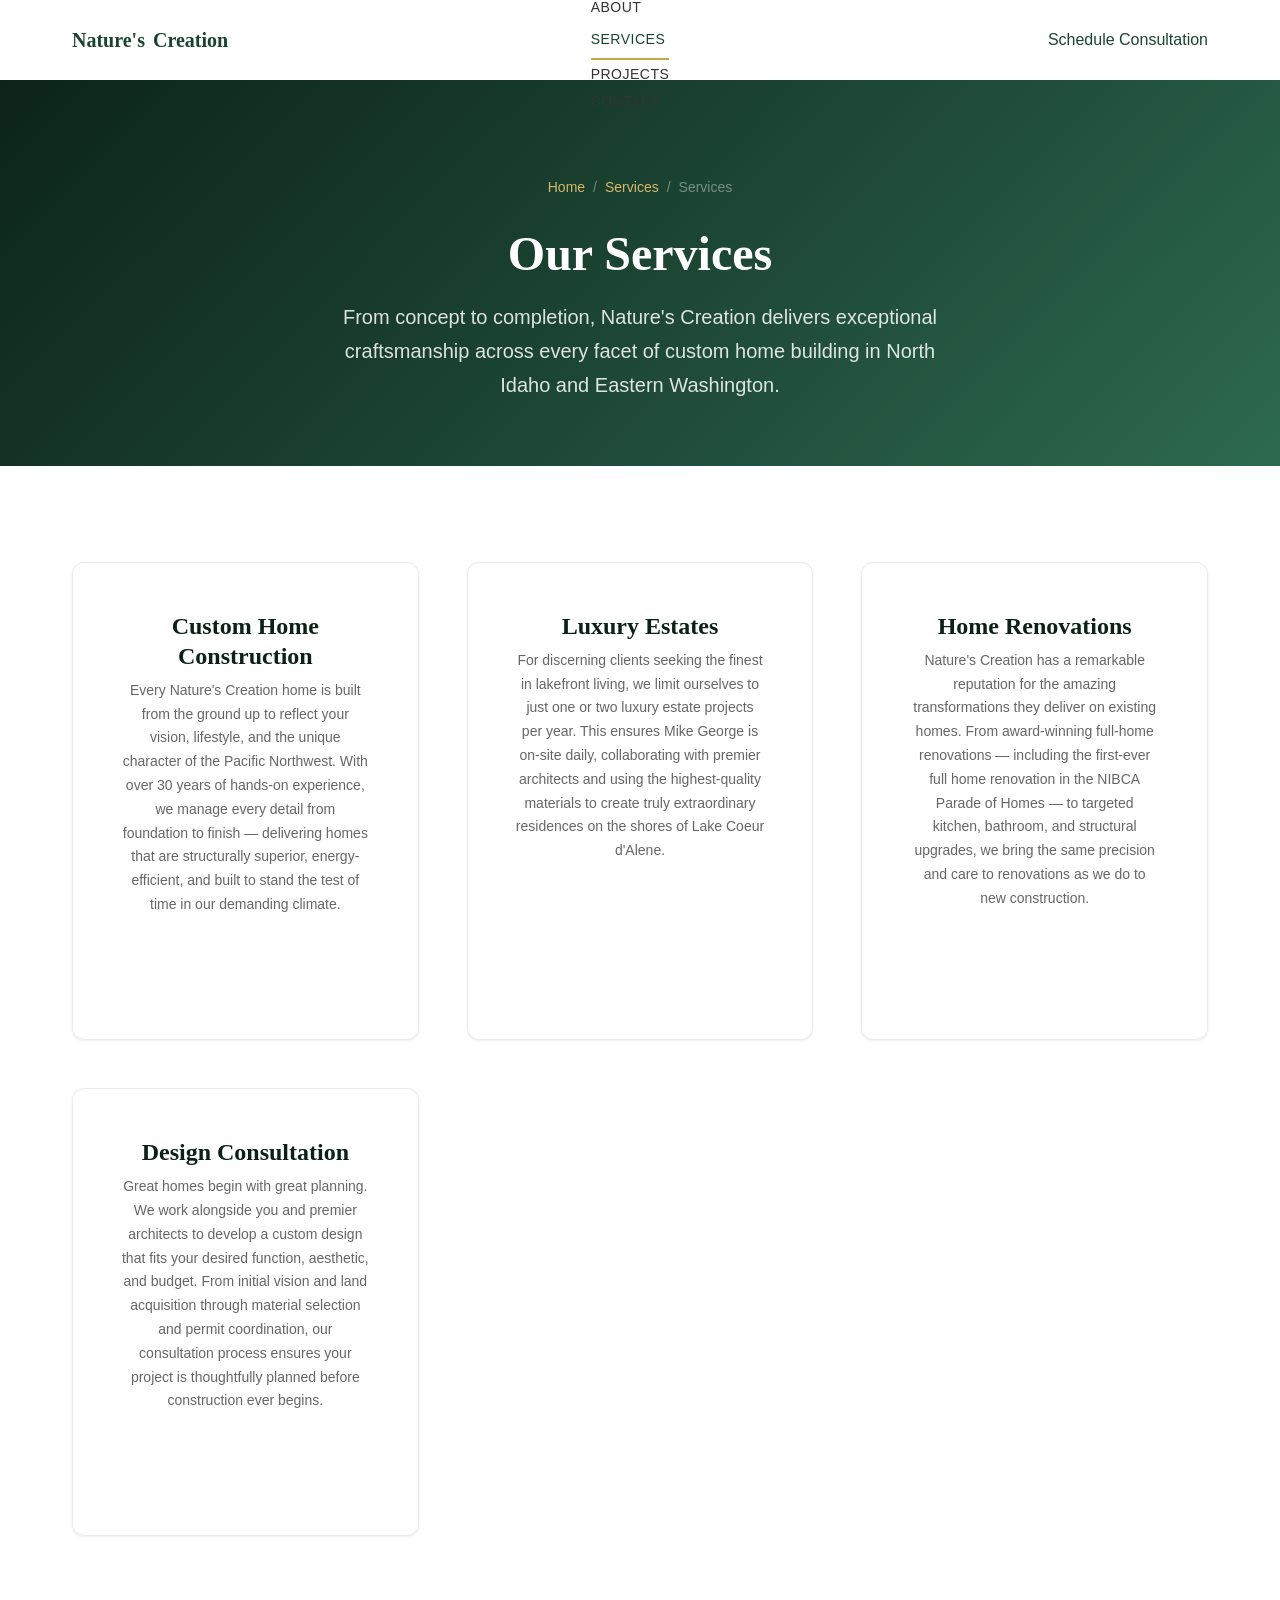
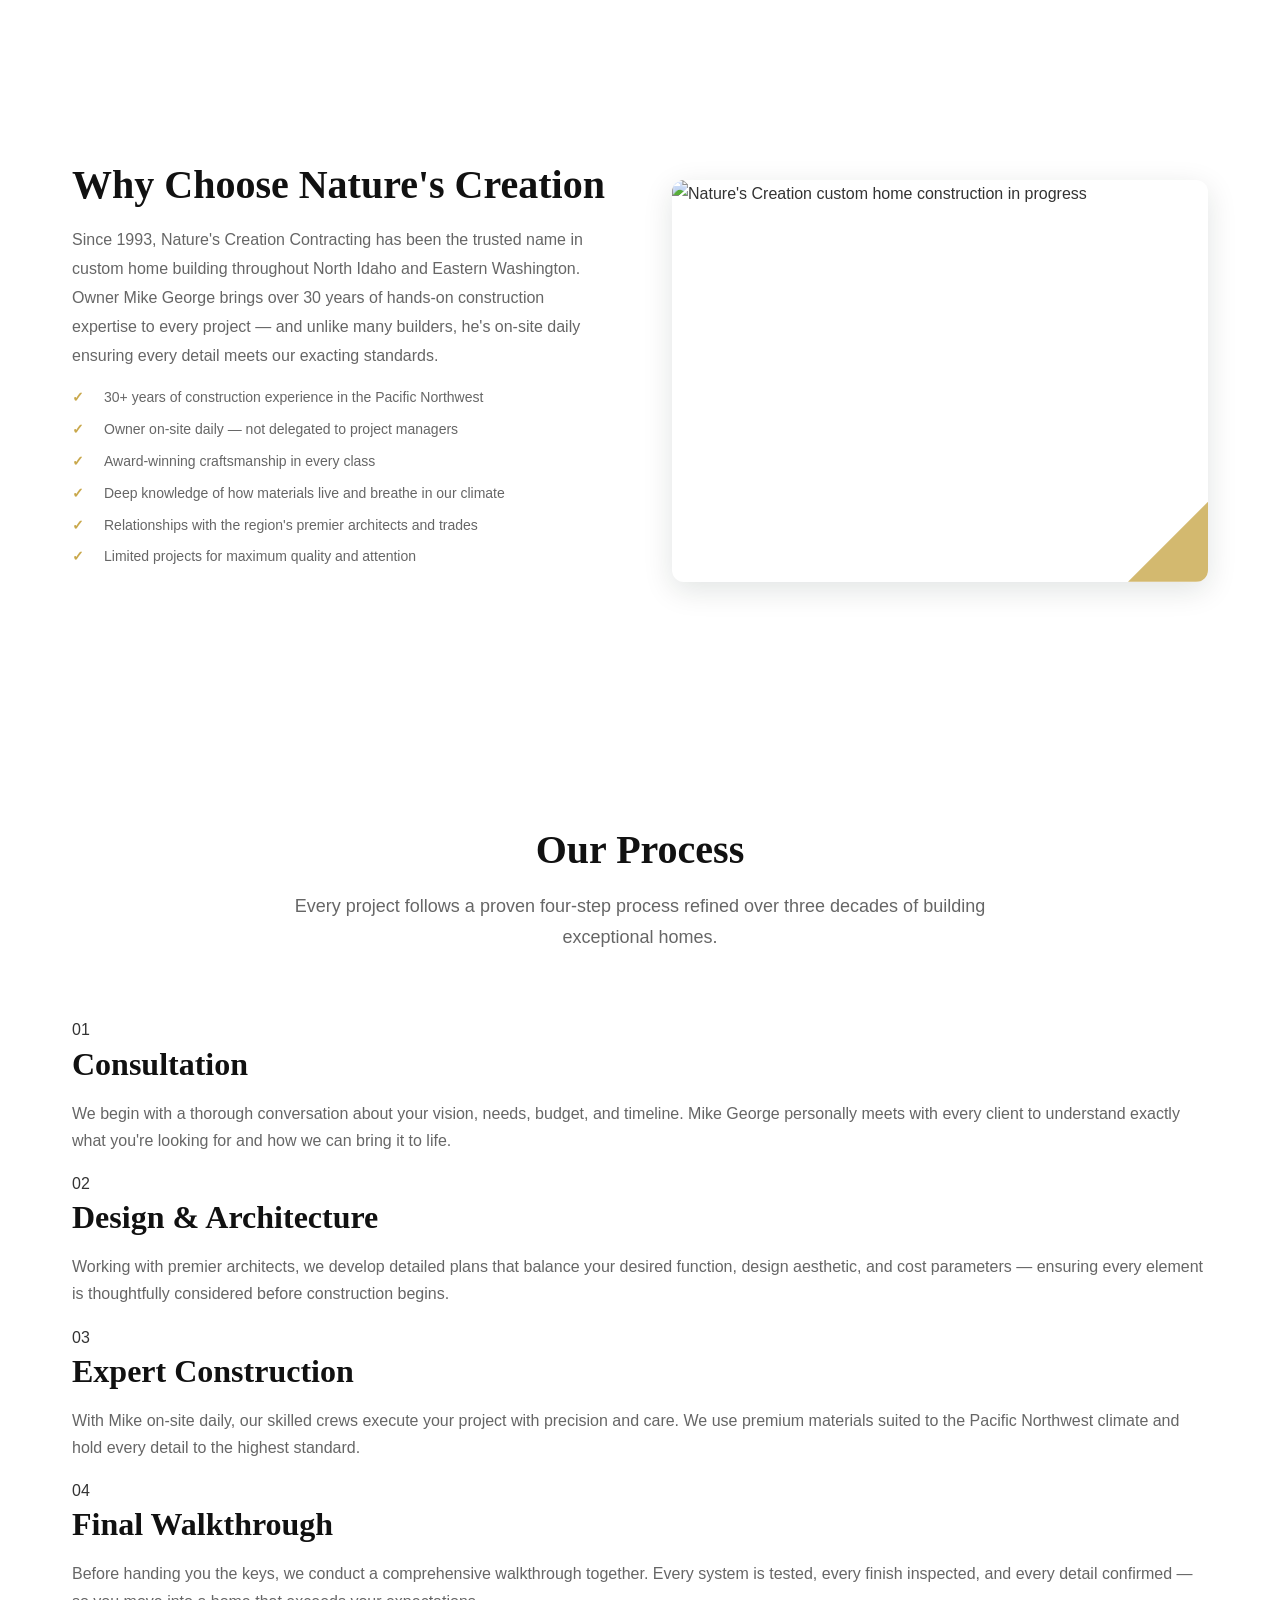
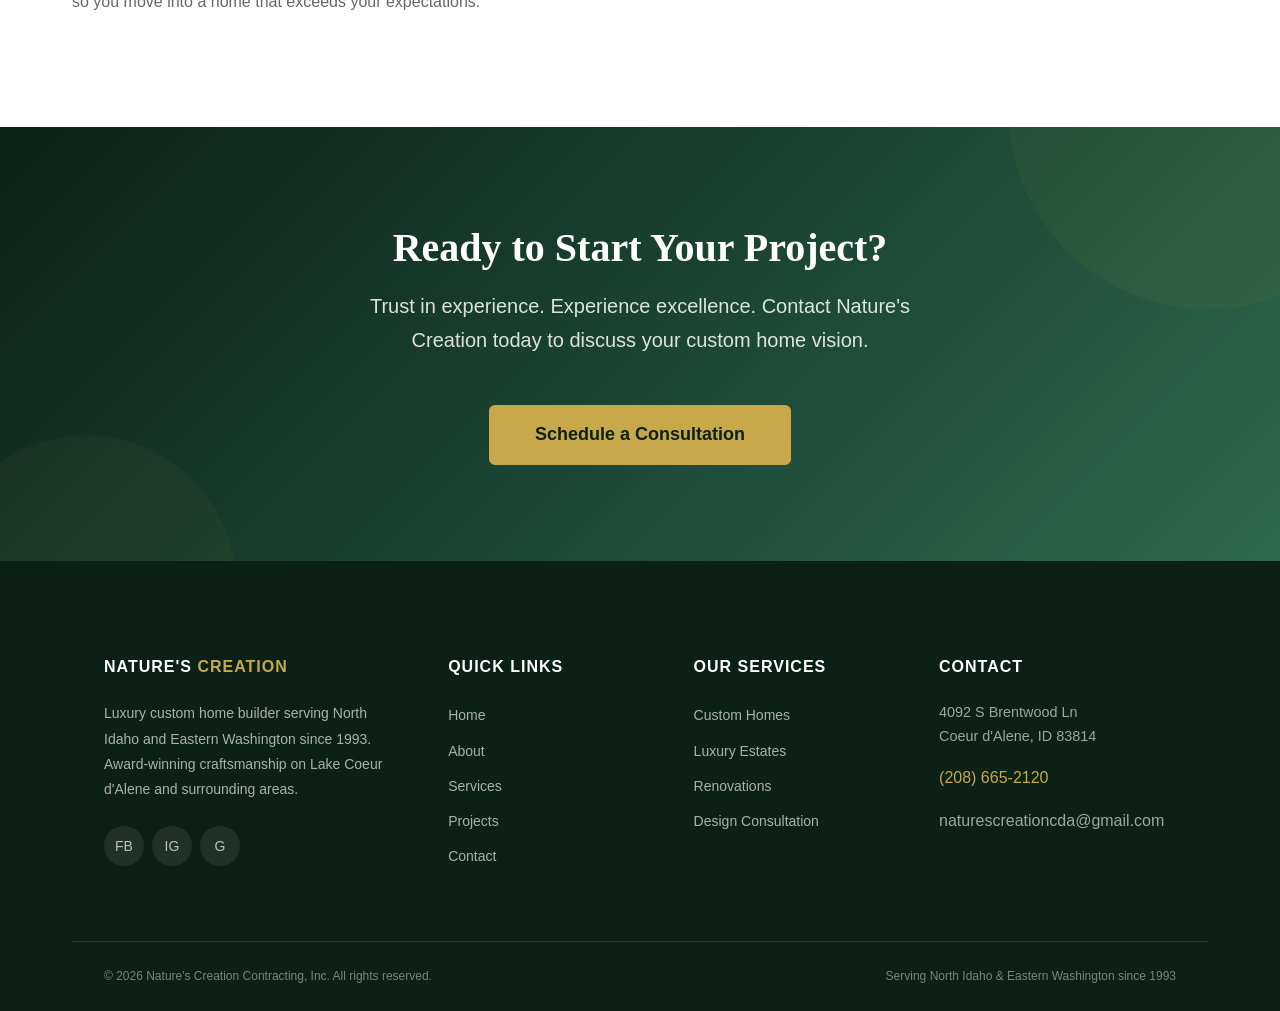
==== commit 2e76af1d: "Unify headers/footers across all pages and improve mobile optimization - Standardized header: consis" ====
--- a/services/index.html
+++ b/services/index.html
@@ -13,6 +13,7 @@
   <header class="site-header">
     <div class="header-inner">
       <a href="../index.html" class="logo">Nature's <span>Creation</span></a>
+
       <nav class="main-nav">
         <ul>
           <li><a href="../index.html">Home</a></li>
@@ -30,7 +31,9 @@
           <li><a href="../contact.html">Contact</a></li>
         </ul>
       </nav>
+
       <a href="../contact.html" class="header-cta header-cta-desktop">Schedule Consultation</a>
+
       <button class="menu-toggle" aria-label="Toggle navigation menu">
         <span></span>
         <span></span>
@@ -169,7 +172,7 @@
       <div class="footer-grid">
         <div class="footer-col footer-about">
           <h4>Nature's <span style="color: var(--color-accent);">Creation</span></h4>
-          <p>Custom home builder and luxury estate specialist serving North Idaho and Eastern Washington since 1993. Award-winning craftsmanship on Lake Coeur d'Alene.</p>
+          <p>Luxury custom home builder serving North Idaho and Eastern Washington since 1993. Award-winning craftsmanship on Lake Coeur d'Alene and surrounding areas.</p>
           <div class="footer-social">
             <a href="#" aria-label="Facebook">FB</a>
             <a href="#" aria-label="Instagram">IG</a>
--- a/css/styles.css
+++ b/css/styles.css
@@ -1982,21 +1982,28 @@
     .main-nav {
         position: fixed;
         top: 0;
-        right: -100%;
-        width: 300px;
+        left: 0;
+        width: 100%;
         height: 100vh;
         flex-direction: column;
         align-items: flex-start;
         background: var(--color-white);
         padding: calc(var(--header-height) + var(--space-xl)) var(--space-xl) var(--space-xl);
         box-shadow: var(--shadow-xl);
-        transition: right var(--transition-base);
+        transform: translateX(100%);
+        transition: transform var(--transition-base);
         overflow-y: auto;
         gap: 0;
+        z-index: 999;
     }
 
     .main-nav.open {
-        right: 0;
+        transform: translateX(0);
+    }
+
+    .main-nav ul {
+        flex-direction: column;
+        width: 100%;
     }
 
     .main-nav a {
@@ -2040,6 +2047,10 @@
         width: 100%;
     }
 
+    .header-cta-desktop {
+        display: none;
+    }
+
     /* Layouts */
     .services-grid {
         grid-template-columns: repeat(2, 1fr);
@@ -2120,6 +2131,7 @@
 /* Mobile: 768px */
 @media (max-width: 768px) {
     :root {
+        --header-height: 68px;
         --text-5xl: 2.25rem;
         --text-4xl: 2rem;
         --text-3xl: 1.75rem;
@@ -2128,13 +2140,19 @@
         --space-3xl: 3rem;
     }
 
+    /* Mobile nav link tap targets */
+    .main-nav a {
+        padding: 0.85rem 1rem;
+        font-size: 1.05rem;
+    }
+
     .hero {
-        min-height: 80vh;
+        min-height: 60vh;
         padding: calc(var(--header-height) + var(--space-2xl)) var(--space-md) var(--space-2xl);
     }
 
     .hero h1 {
-        font-size: var(--text-3xl);
+        font-size: 2rem;
     }
 
     .hero p {
@@ -2253,6 +2271,13 @@
 
     .feature-item {
         padding: var(--space-md);
+    }
+
+    /* Touch-friendly filter buttons */
+    .filter-btn {
+        padding: 0.65rem 1.5rem;
+        font-size: var(--text-base);
+        min-height: 44px;
     }
 }
 
@@ -2272,11 +2297,21 @@
     }
 
     .hero {
-        min-height: 70vh;
+        min-height: 55vh;
     }
 
     .hero h1 {
         font-size: var(--text-2xl);
+    }
+
+    .hero-buttons {
+        flex-direction: column;
+        align-items: stretch;
+    }
+
+    .hero-buttons .btn {
+        width: 100%;
+        max-width: none;
     }
 
     .gallery-grid {
@@ -2321,6 +2356,7 @@
     .btn {
         padding: 0.75rem 1.5rem;
         font-size: var(--text-sm);
+        min-height: 44px;
     }
 
     .btn-lg {
